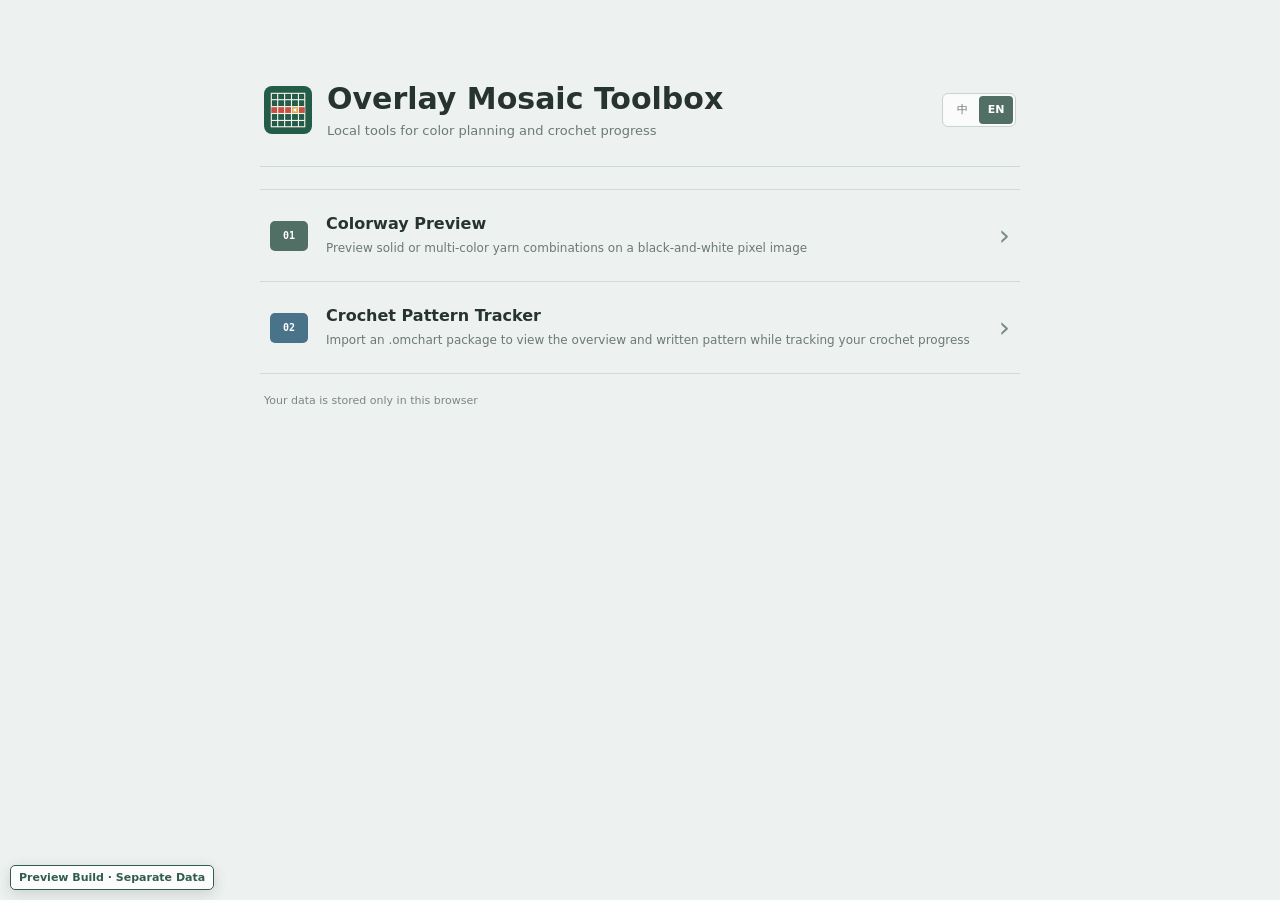
==== crochet-reader-preview/index.html @ a10b4451 "Publish localized toolbox updates" ====
<!doctype html>
<html lang="zh-CN" data-toolbox="true" data-i18n-title="toolbox.pageTitle" data-i18n-pending>
  <head>
    <meta charset="UTF-8" />
    <meta name="viewport" content="width=device-width, initial-scale=1.0, viewport-fit=cover" />
    <meta name="theme-color" content="#526f65" />
    <meta name="application-name" content="Overlay Mosaic Toolbox" />
    <meta name="apple-mobile-web-app-capable" content="yes" />
    <meta name="apple-mobile-web-app-title" content="Overlay Mosaic" />
    <link rel="icon" type="image/png" sizes="32x32" href="./favicon-32.png" />
    <link rel="apple-touch-icon" sizes="180x180" href="./apple-touch-icon-180.png" />
    <link rel="manifest" href="./manifest.webmanifest" />
    <title>覆盖马赛克工具箱</title>
    <script type="module" crossorigin src="./assets/toolbox-Cq7L6Ye8.js"></script>
    <link rel="modulepreload" crossorigin href="./assets/acceptance-badge-DodOg5mt.js">
    <link rel="modulepreload" crossorigin href="./assets/i18n-qVZyI_jy.js">
    <link rel="stylesheet" crossorigin href="./assets/acceptance-badge-Dv6hkEu1.css">
    <link rel="stylesheet" crossorigin href="./assets/toolbox-ChI82FZx.css">
  </head>
  <body>
    <main class="toolbox-shell">
      <header class="toolbox-header">
        <img src="./crochet-reader-app-icon-192.png" width="48" height="48" alt="" />
        <div class="toolbox-brand-copy"><h1 data-i18n="toolbox.title">覆盖马赛克工具箱</h1><p data-i18n="toolbox.subtitle">为配色与跟钩准备的本地工具</p></div>
        <div id="language-switch" class="toolbox-language"></div>
      </header>
      <section class="tool-list" aria-label="工具列表" data-i18n-aria-label="toolbox.tools">
        <a class="tool-row" href="./colorway.html">
          <span class="tool-index">01</span>
          <span class="tool-copy"><strong data-i18n="toolbox.colorway">配色预览</strong><small data-i18n="toolbox.colorwayDescription">为黑白像素图配置单色或多色线材配色</small></span>
          <span class="tool-arrow" aria-hidden="true">›</span>
        </a>
        <a class="tool-row" href="./reader.html">
          <span class="tool-index blue">02</span>
          <span class="tool-copy"><strong data-i18n="toolbox.reader">图解跟钩助手</strong><small data-i18n="toolbox.readerDescription">导入 .omchart 数据包，同步查看总览图与文字解并记录跟钩进度</small></span>
          <span class="tool-arrow" aria-hidden="true">›</span>
        </a>
      </section>
      <footer data-i18n="toolbox.localOnly">工具内的数据仅保存在当前浏览器</footer>
    </main>
  </body>
</html>
---- crochet-reader-preview/assets/acceptance-badge-Dv6hkEu1.css ----
html[data-i18n-pending] body{visibility:hidden}.language-switch{display:inline-flex;align-items:center;flex:0 0 auto;padding:2px;border:1px solid #c9d3ce;border-radius:6px;background:#ffffffb8}.language-switch button{min-width:34px;height:28px;padding:0 7px;border:0;border-radius:4px;background:transparent;color:#65736e;font:700 11px/1 system-ui,sans-serif;letter-spacing:0;cursor:pointer}.language-switch button:hover{color:#2b3c36;background:#edf2ef}.language-switch button.is-active{color:#fff;background:#526f65}.language-switch.compact-language button.is-active{display:none}.language-switch.compact-language button:not(.is-active){color:#fff;background:#526f65}.language-switch button:focus-visible{outline:2px solid rgba(73,115,137,.38);outline-offset:1px}@media(max-width:480px){.language-switch button{min-width:31px;height:27px;padding-inline:5px}}.acceptance-build-badge{position:fixed;z-index:2000;left:max(10px,env(safe-area-inset-left));bottom:max(10px,env(safe-area-inset-bottom));padding:5px 8px;border:1px solid #315c50;border-radius:5px;background:#fbfcfbf5;color:#315c50;box-shadow:0 4px 14px #24302d29;font:700 11px/1.2 Microsoft YaHei,PingFang SC,system-ui,sans-serif;letter-spacing:0;pointer-events:none}.acceptance-build-badge.inline{position:static;margin-left:auto;flex:none;box-shadow:none}
---- crochet-reader-preview/assets/toolbox-ChI82FZx.css ----
:root{color-scheme:light;font-family:Microsoft YaHei,PingFang SC,system-ui,sans-serif;color:#26332f;background:#edf1ef;font-synthesis:none}*{box-sizing:border-box}html,body{min-width:0;min-height:100%;margin:0}body{min-height:100dvh}.toolbox-shell{width:min(760px,calc(100% - 28px));margin:0 auto;padding:clamp(42px,9vh,90px) 0 36px}.toolbox-header{display:flex;align-items:center;gap:15px;padding:0 4px 28px;border-bottom:1px solid #cfd9d4}.toolbox-brand-copy{min-width:0}.toolbox-language{margin-left:auto}.toolbox-header img{width:48px;height:48px;border-radius:8px}.toolbox-header h1{margin:0;font-size:clamp(22px,4vw,30px);line-height:1.2;letter-spacing:0}.toolbox-header p{margin:6px 0 0;color:#6c7974;font-size:13px;letter-spacing:0}.tool-list{display:grid;margin-top:22px;border-top:1px solid #d2dbd6}.tool-row{min-width:0;min-height:92px;display:grid;grid-template-columns:42px minmax(0,1fr) 24px;align-items:center;gap:14px;padding:15px 10px;border-bottom:1px solid #d2dbd6;color:inherit;text-decoration:none}.tool-row:hover{background:#fbfcfbb8}.tool-row:focus-visible{outline:3px solid rgba(73,115,137,.28);outline-offset:2px}.tool-index{width:38px;height:30px;display:grid;place-items:center;border-radius:5px;background:#526f65;color:#fff;font:800 10px/1 Consolas,monospace}.tool-index.blue{background:#497389}.tool-copy{min-width:0;display:grid;gap:6px}.tool-copy strong{font-size:16px;letter-spacing:0}.tool-copy small{color:#6c7974;font-size:12px;line-height:1.55;letter-spacing:0}.tool-arrow{color:#7a8983;font-size:28px;line-height:1;text-align:right}footer{padding:20px 4px 0;color:#7b8782;font-size:11px}@media(max-width:480px){.toolbox-shell{width:calc(100% - 22px);padding-top:34px}.toolbox-header{align-items:flex-start;gap:10px}.toolbox-header img{width:42px;height:42px}.toolbox-language{margin-left:auto}.tool-row{min-height:86px;grid-template-columns:38px minmax(0,1fr) 18px;gap:10px;padding-inline:6px}}
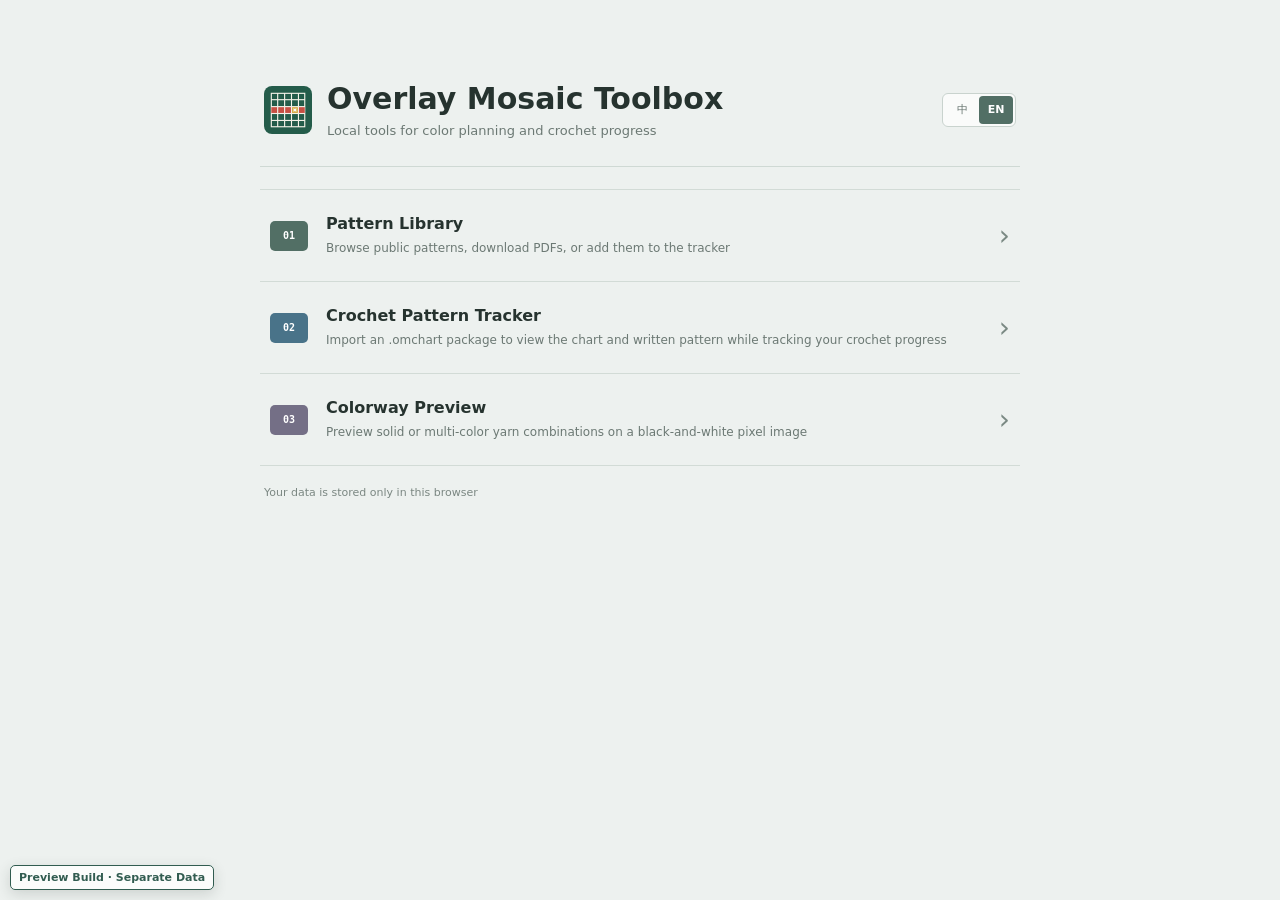
==== commit 9bda2013: "Update CrochetReader preview and Hello Sanshi library" ====
--- a/crochet-reader-preview/index.html
+++ b/crochet-reader-preview/index.html
@@ -11,11 +11,11 @@
     <link rel="apple-touch-icon" sizes="180x180" href="./apple-touch-icon-180.png" />
     <link rel="manifest" href="./manifest.webmanifest" />
     <title>覆盖马赛克工具箱</title>
-    <script type="module" crossorigin src="./assets/toolbox-Cq7L6Ye8.js"></script>
+    <script type="module" crossorigin src="./assets/toolbox-ChCXXDb1.js"></script>
     <link rel="modulepreload" crossorigin href="./assets/acceptance-badge-DodOg5mt.js">
-    <link rel="modulepreload" crossorigin href="./assets/i18n-qVZyI_jy.js">
+    <link rel="modulepreload" crossorigin href="./assets/i18n-BJLQMsps.js">
     <link rel="stylesheet" crossorigin href="./assets/acceptance-badge-Dv6hkEu1.css">
-    <link rel="stylesheet" crossorigin href="./assets/toolbox-ChI82FZx.css">
+    <link rel="stylesheet" crossorigin href="./assets/toolbox-KZZ33WNo.css">
   </head>
   <body>
     <main class="toolbox-shell">
@@ -25,14 +25,19 @@
         <div id="language-switch" class="toolbox-language"></div>
       </header>
       <section class="tool-list" aria-label="工具列表" data-i18n-aria-label="toolbox.tools">
-        <a class="tool-row" href="./colorway.html">
+        <a class="tool-row" href="./library.html">
           <span class="tool-index">01</span>
-          <span class="tool-copy"><strong data-i18n="toolbox.colorway">配色预览</strong><small data-i18n="toolbox.colorwayDescription">为黑白像素图配置单色或多色线材配色</small></span>
+          <span class="tool-copy"><strong data-i18n="toolbox.library">图解库</strong><small data-i18n="toolbox.libraryDescription">浏览公开图解，下载 PDF 或加入我的图解</small></span>
           <span class="tool-arrow" aria-hidden="true">›</span>
         </a>
         <a class="tool-row" href="./reader.html">
           <span class="tool-index blue">02</span>
-          <span class="tool-copy"><strong data-i18n="toolbox.reader">图解跟钩助手</strong><small data-i18n="toolbox.readerDescription">导入 .omchart 数据包，同步查看总览图与文字解并记录跟钩进度</small></span>
+          <span class="tool-copy"><strong data-i18n="toolbox.reader">图解跟钩助手</strong><small data-i18n="toolbox.readerDescription">导入 .omchart 数据包，同步查看图表与文字解并记录跟钩进度</small></span>
+          <span class="tool-arrow" aria-hidden="true">›</span>
+        </a>
+        <a class="tool-row" href="./colorway.html">
+          <span class="tool-index lavender">03</span>
+          <span class="tool-copy"><strong data-i18n="toolbox.colorway">配色预览</strong><small data-i18n="toolbox.colorwayDescription">为黑白像素图配置单色或多色线材配色</small></span>
           <span class="tool-arrow" aria-hidden="true">›</span>
         </a>
       </section>
--- a/crochet-reader-preview/assets/toolbox-KZZ33WNo.css
+++ b/crochet-reader-preview/assets/toolbox-KZZ33WNo.css
@@ -0,0 +1 @@
+:root{color-scheme:light;font-family:Microsoft YaHei,PingFang SC,system-ui,sans-serif;color:#26332f;background:#edf1ef;font-synthesis:none}*{box-sizing:border-box}html,body{min-width:0;min-height:100%;margin:0}body{min-height:100dvh}.toolbox-shell{width:min(760px,calc(100% - 28px));margin:0 auto;padding:clamp(42px,9vh,90px) 0 36px}.toolbox-header{display:flex;align-items:center;gap:15px;padding:0 4px 28px;border-bottom:1px solid #cfd9d4}.toolbox-brand-copy{min-width:0}.toolbox-language{margin-left:auto}.toolbox-header img{width:48px;height:48px;border-radius:8px}.toolbox-header h1{margin:0;font-size:clamp(22px,4vw,30px);line-height:1.2;letter-spacing:0}.toolbox-header p{margin:6px 0 0;color:#6c7974;font-size:13px;letter-spacing:0}.tool-list{display:grid;margin-top:22px;border-top:1px solid #d2dbd6}.tool-row{min-width:0;min-height:92px;display:grid;grid-template-columns:42px minmax(0,1fr) 24px;align-items:center;gap:14px;padding:15px 10px;border-bottom:1px solid #d2dbd6;color:inherit;text-decoration:none}.tool-row:hover{background:#fbfcfbb8}.tool-row:focus-visible{outline:3px solid rgba(73,115,137,.28);outline-offset:2px}.tool-index{width:38px;height:30px;display:grid;place-items:center;border-radius:5px;background:#526f65;color:#fff;font:800 10px/1 Consolas,monospace}.tool-index.blue{background:#497389}.tool-index.lavender{background:#746f86}.tool-copy{min-width:0;display:grid;gap:6px}.tool-copy strong{font-size:16px;letter-spacing:0}.tool-copy small{color:#6c7974;font-size:12px;line-height:1.55;letter-spacing:0}.tool-arrow{color:#7a8983;font-size:28px;line-height:1;text-align:right}footer{padding:20px 4px 0;color:#7b8782;font-size:11px}@media(max-width:480px){.toolbox-shell{width:calc(100% - 22px);padding-top:34px}.toolbox-header{align-items:flex-start;gap:10px}.toolbox-header img{width:42px;height:42px}.toolbox-language{margin-left:auto}.tool-row{min-height:86px;grid-template-columns:38px minmax(0,1fr) 18px;gap:10px;padding-inline:6px}}
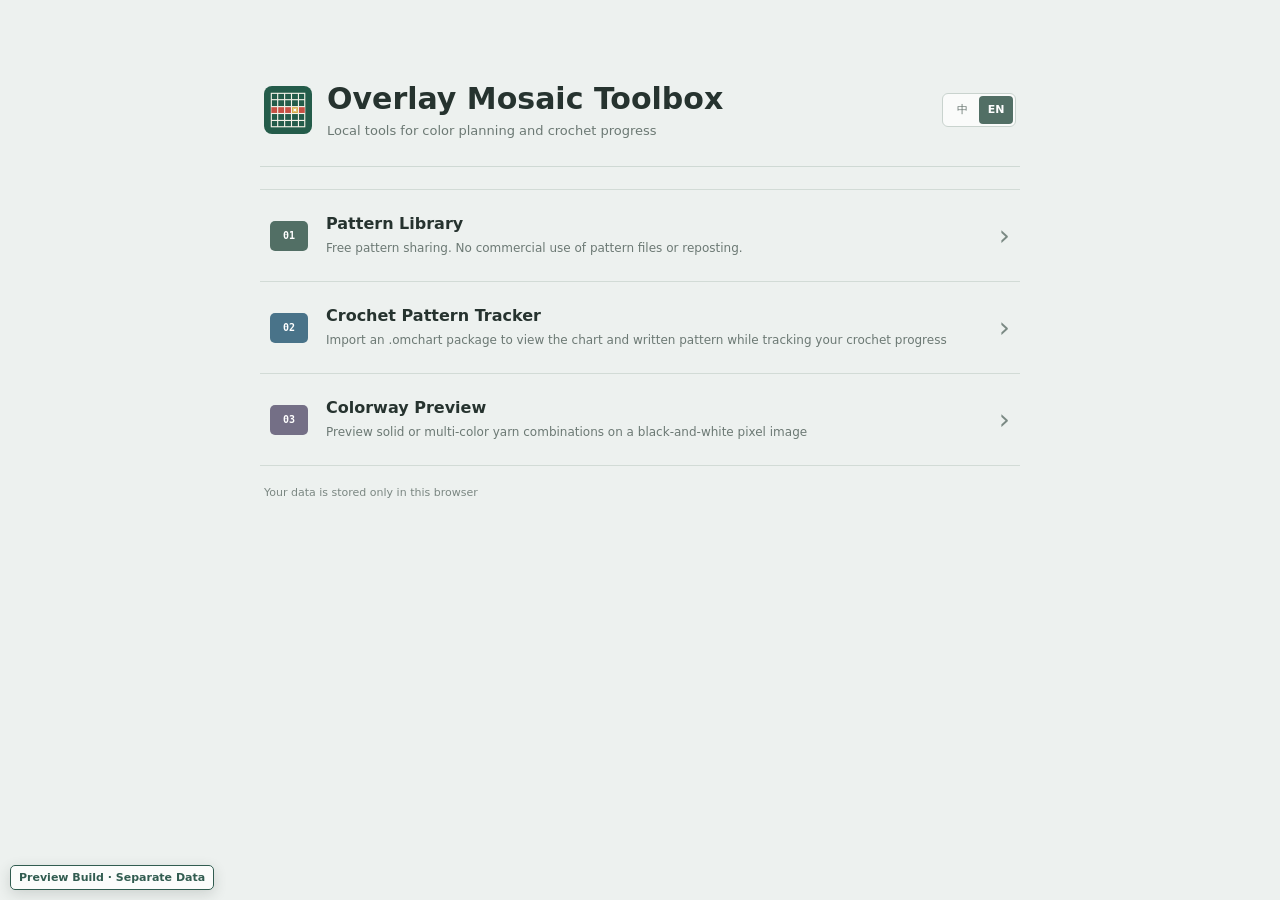
==== commit 63b12e90: "Fix acceptance toolbox library introduction" ====
--- a/crochet-reader-preview/index.html
+++ b/crochet-reader-preview/index.html
@@ -11,9 +11,9 @@
     <link rel="apple-touch-icon" sizes="180x180" href="./apple-touch-icon-180.png" />
     <link rel="manifest" href="./manifest.webmanifest" />
     <title>覆盖马赛克工具箱</title>
-    <script type="module" crossorigin src="./assets/toolbox-ChCXXDb1.js"></script>
+    <script type="module" crossorigin src="./assets/toolbox--ypdk8HR.js"></script>
     <link rel="modulepreload" crossorigin href="./assets/acceptance-badge-DodOg5mt.js">
-    <link rel="modulepreload" crossorigin href="./assets/i18n-BJLQMsps.js">
+    <link rel="modulepreload" crossorigin href="./assets/i18n-BF03zXde.js">
     <link rel="stylesheet" crossorigin href="./assets/acceptance-badge-Dv6hkEu1.css">
     <link rel="stylesheet" crossorigin href="./assets/toolbox-KZZ33WNo.css">
   </head>
@@ -27,7 +27,7 @@
       <section class="tool-list" aria-label="工具列表" data-i18n-aria-label="toolbox.tools">
         <a class="tool-row" href="./library.html">
           <span class="tool-index">01</span>
-          <span class="tool-copy"><strong data-i18n="toolbox.library">图解库</strong><small data-i18n="toolbox.libraryDescription">浏览公开图解，下载 PDF 或加入我的图解</small></span>
+          <span class="tool-copy"><strong data-i18n="toolbox.library">图解库</strong><small data-i18n="toolbox.libraryDescription">免费图解分享，禁商业，禁搬运。</small></span>
           <span class="tool-arrow" aria-hidden="true">›</span>
         </a>
         <a class="tool-row" href="./reader.html">
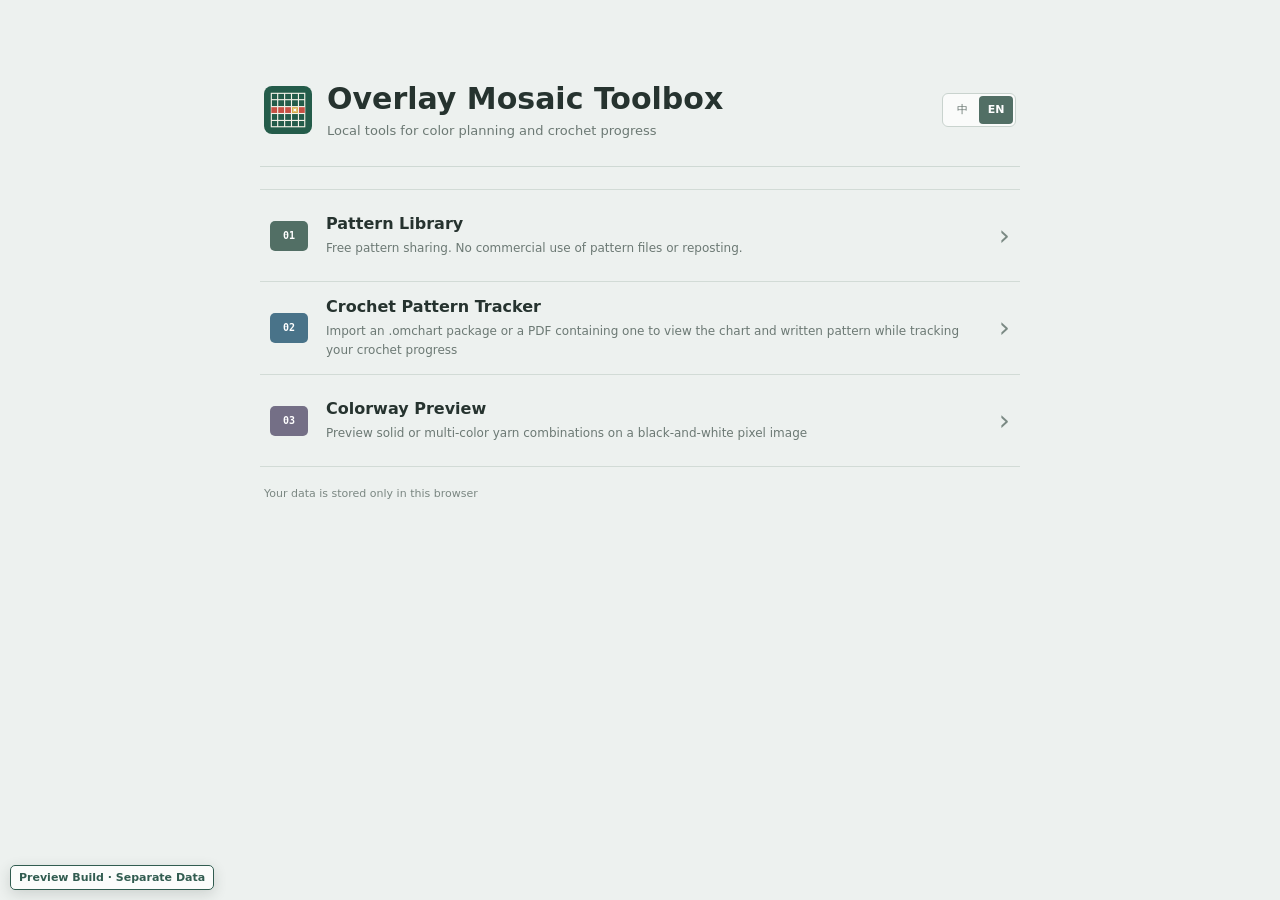
==== commit fff27226: "Add embedded PDF package import to preview reader" ====
--- a/crochet-reader-preview/index.html
+++ b/crochet-reader-preview/index.html
@@ -11,9 +11,9 @@
     <link rel="apple-touch-icon" sizes="180x180" href="./apple-touch-icon-180.png" />
     <link rel="manifest" href="./manifest.webmanifest" />
     <title>覆盖马赛克工具箱</title>
-    <script type="module" crossorigin src="./assets/toolbox--ypdk8HR.js"></script>
+    <script type="module" crossorigin src="./assets/toolbox-DWsTWVcC.js"></script>
     <link rel="modulepreload" crossorigin href="./assets/acceptance-badge-DodOg5mt.js">
-    <link rel="modulepreload" crossorigin href="./assets/i18n-BF03zXde.js">
+    <link rel="modulepreload" crossorigin href="./assets/i18n-CpTDiaOE.js">
     <link rel="stylesheet" crossorigin href="./assets/acceptance-badge-Dv6hkEu1.css">
     <link rel="stylesheet" crossorigin href="./assets/toolbox-KZZ33WNo.css">
   </head>
@@ -27,12 +27,12 @@
       <section class="tool-list" aria-label="工具列表" data-i18n-aria-label="toolbox.tools">
         <a class="tool-row" href="./library.html">
           <span class="tool-index">01</span>
-          <span class="tool-copy"><strong data-i18n="toolbox.library">图解库</strong><small data-i18n="toolbox.libraryDescription">免费图解分享，禁商业，禁搬运。</small></span>
+          <span class="tool-copy"><strong data-i18n="toolbox.library">图解库</strong><small data-i18n="toolbox.libraryDescription">免费图解分享，禁商用，禁搬运。</small></span>
           <span class="tool-arrow" aria-hidden="true">›</span>
         </a>
         <a class="tool-row" href="./reader.html">
           <span class="tool-index blue">02</span>
-          <span class="tool-copy"><strong data-i18n="toolbox.reader">图解跟钩助手</strong><small data-i18n="toolbox.readerDescription">导入 .omchart 数据包，同步查看图表与文字解并记录跟钩进度</small></span>
+          <span class="tool-copy"><strong data-i18n="toolbox.reader">图解跟钩助手</strong><small data-i18n="toolbox.readerDescription">导入 .omchart 或内含数据包的 PDF，同步查看图表与文字解并记录跟钩进度</small></span>
           <span class="tool-arrow" aria-hidden="true">›</span>
         </a>
         <a class="tool-row" href="./colorway.html">
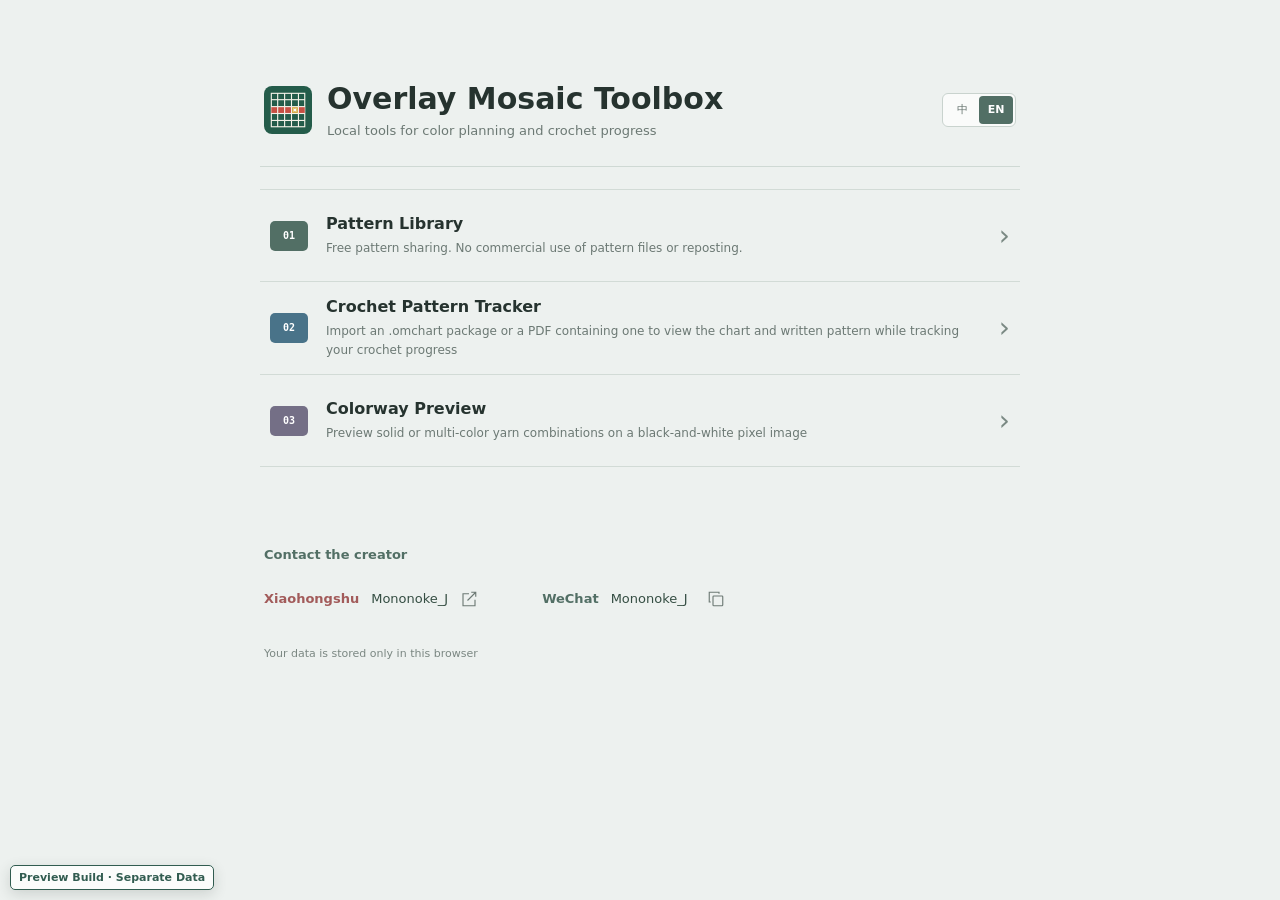
==== commit 63f1d54f: "Add creator contacts to toolbox and pattern library pages" ====
--- a/crochet-reader-preview/index.html
+++ b/crochet-reader-preview/index.html
@@ -11,11 +11,13 @@
     <link rel="apple-touch-icon" sizes="180x180" href="./apple-touch-icon-180.png" />
     <link rel="manifest" href="./manifest.webmanifest" />
     <title>覆盖马赛克工具箱</title>
-    <script type="module" crossorigin src="./assets/toolbox-DWsTWVcC.js"></script>
+    <script type="module" crossorigin src="./assets/toolbox-CX-Fuj5F.js"></script>
     <link rel="modulepreload" crossorigin href="./assets/acceptance-badge-DodOg5mt.js">
-    <link rel="modulepreload" crossorigin href="./assets/i18n-CpTDiaOE.js">
+    <link rel="modulepreload" crossorigin href="./assets/i18n-B3KnWu_6.js">
+    <link rel="modulepreload" crossorigin href="./assets/author-contacts-DKguguD-.js">
     <link rel="stylesheet" crossorigin href="./assets/acceptance-badge-Dv6hkEu1.css">
-    <link rel="stylesheet" crossorigin href="./assets/toolbox-KZZ33WNo.css">
+    <link rel="stylesheet" crossorigin href="./assets/author-contacts-CUiB_AXQ.css">
+    <link rel="stylesheet" crossorigin href="./assets/toolbox-KkQhqQ9e.css">
   </head>
   <body>
     <main class="toolbox-shell">
@@ -41,6 +43,7 @@
           <span class="tool-arrow" aria-hidden="true">›</span>
         </a>
       </section>
+      <div id="author-contacts" class="toolbox-contacts"></div>
       <footer data-i18n="toolbox.localOnly">工具内的数据仅保存在当前浏览器</footer>
     </main>
   </body>
--- a/crochet-reader-preview/assets/author-contacts-CUiB_AXQ.css
+++ b/crochet-reader-preview/assets/author-contacts-CUiB_AXQ.css
@@ -0,0 +1 @@
+.author-contacts{color:#354e43;font-size:13px;line-height:1.5}.author-contacts h2{margin:0;color:#526f65;font-size:13px;font-weight:700}.author-contacts-list{display:flex;flex-wrap:wrap;align-items:center;gap:22px 64px;margin-top:18px}.author-contact{display:inline-flex;align-items:center;gap:12px;min-height:32px;color:inherit;text-decoration:none;white-space:nowrap}.author-contact strong{color:#526f65;font-weight:700}.author-contact-xiaohongshu strong{color:#a25b5a}.author-contact svg{width:18px;height:18px;flex:none;color:#6c7974}.author-contact-xiaohongshu:hover span{text-decoration:underline;text-underline-offset:3px}.author-contact-wechat{position:relative}.author-contact-copy{display:inline-flex;align-items:center;justify-content:center;width:32px;height:32px;margin:0;padding:6px;border:0;border-radius:0;color:inherit;background:transparent;cursor:pointer;touch-action:manipulation}.author-contact-copy:hover svg{color:#354e43}.author-contact-copy:focus-visible,.author-contact-xiaohongshu:focus-visible{outline:2px solid #526f65;outline-offset:4px}.author-contact-status{position:absolute;top:100%;left:0;color:#526f65;font-size:11px}@media(max-width:480px){.author-contacts-list{column-gap:36px}}
--- a/crochet-reader-preview/assets/toolbox-KkQhqQ9e.css
+++ b/crochet-reader-preview/assets/toolbox-KkQhqQ9e.css
@@ -0,0 +1 @@
+:root{color-scheme:light;font-family:Microsoft YaHei,PingFang SC,system-ui,sans-serif;color:#26332f;background:#edf1ef;font-synthesis:none}*{box-sizing:border-box}html,body{min-width:0;min-height:100%;margin:0}body{min-height:100dvh}.toolbox-shell{width:min(760px,calc(100% - 28px));margin:0 auto;padding:clamp(42px,9vh,90px) 0 36px}.toolbox-header{display:flex;align-items:center;gap:15px;padding:0 4px 28px;border-bottom:1px solid #cfd9d4}.toolbox-brand-copy{min-width:0}.toolbox-language{margin-left:auto}.toolbox-header img{width:48px;height:48px;border-radius:8px}.toolbox-header h1{margin:0;font-size:clamp(22px,4vw,30px);line-height:1.2;letter-spacing:0}.toolbox-header p{margin:6px 0 0;color:#6c7974;font-size:13px;letter-spacing:0}.tool-list{display:grid;margin-top:22px;border-top:1px solid #d2dbd6}.tool-row{min-width:0;min-height:92px;display:grid;grid-template-columns:42px minmax(0,1fr) 24px;align-items:center;gap:14px;padding:15px 10px;border-bottom:1px solid #d2dbd6;color:inherit;text-decoration:none}.tool-row:hover{background:#fbfcfbb8}.tool-row:focus-visible{outline:3px solid rgba(73,115,137,.28);outline-offset:2px}.tool-index{width:38px;height:30px;display:grid;place-items:center;border-radius:5px;background:#526f65;color:#fff;font:800 10px/1 Consolas,monospace}.tool-index.blue{background:#497389}.tool-index.lavender{background:#746f86}.tool-copy{min-width:0;display:grid;gap:6px}.tool-copy strong{font-size:16px;letter-spacing:0}.tool-copy small{color:#6c7974;font-size:12px;line-height:1.55;letter-spacing:0}.tool-arrow{color:#7a8983;font-size:28px;line-height:1;text-align:right}.toolbox-contacts{margin-top:78px;padding:0 4px}footer{padding:32px 4px 0;color:#7b8782;font-size:11px}@media(max-width:480px){.toolbox-shell{width:calc(100% - 22px);padding-top:34px}.toolbox-header{align-items:flex-start;gap:10px}.toolbox-header img{width:42px;height:42px}.toolbox-language{margin-left:auto}.tool-row{min-height:86px;grid-template-columns:38px minmax(0,1fr) 18px;gap:10px;padding-inline:6px}}
